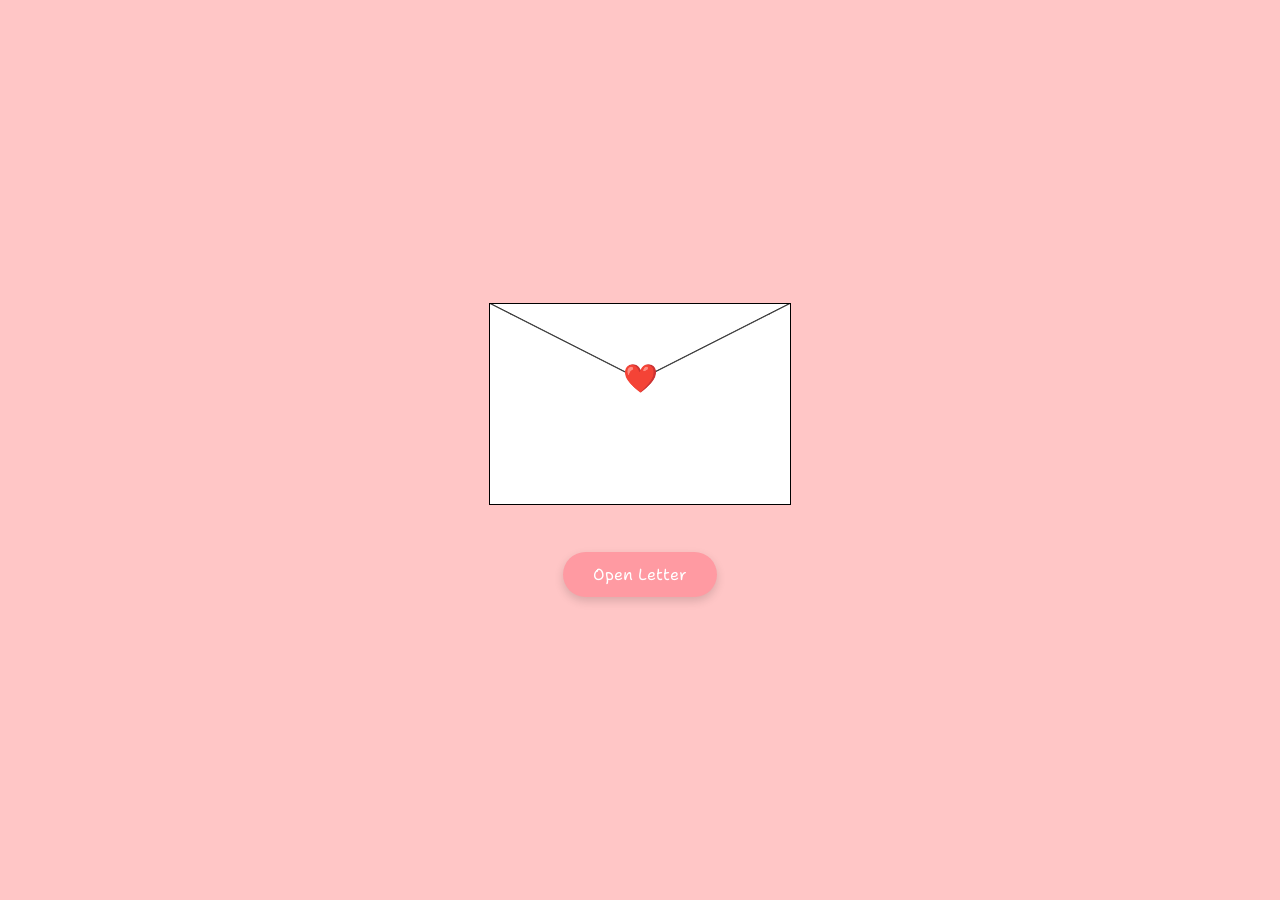
==== index.html @ 761edc3a "xd" ====
<!DOCTYPE html>
<html lang="es">
<head>
    <meta charset="UTF-8">
    <meta name="viewport" content="width=device-width, initial-scale=1.0">
    <title>Feliz Cumpleaños Mirella</title>
    <link rel="stylesheet" href="estilos/cartastyle.css">
</head>
<body>

    <div class="envelope" id="envelope">
        <div class="envelope-lid"></div>
        <div class="envelope-lid envelope-lid-secondary"></div>

        <div class="card-wrapper">
            <div class="card">
                <div class="card-cover">
                    <div class="card-side card-side-primary">
                        <h1 class="card-title">
                            <span class="card-title-secondary">Good</span>
                            <span class="card-title-main">Morning<span class="card-title-apostrophe">🙂🥰</span></span>
                            <span class="card-title-secondary">Abby</span>
                        </h1>
                    </div>
                    <div class="card-side card-side-secondary"></div>
                </div>

                <div class="card-body">
                    <p>For Abby</p>
                    <p>Bonjour Abby, I hope ur doing well I'm sorry for doing this, maybe you won't like it, but I wanted to do it :( , I just wanted to tell u that I'm always thinking about u and I miss you sm, but I know you are busy and you have your own things to do, and I respect that you have your private life and that's good. It's just that sometimes I miss you and I can't help it, I miss talking to you and also playing Roblox, but I don't want to bother you and I'm glad to know you are doing well you know I love you so much and I always have you on my mind, and I like making these things for you, I mean these presents I know it's not a big deal because it isn't very pretty, but little by little I will do better because I have a lot of ideas hehe. Anyway Abby, I don't want to bother you, please take good care of yourself and I wish you a pretty day just like you!
                    </p>
                    <p>Je t'aime trop💓 :)</p>
                    <p>From Jherson</p>
                </div>
            </div>
        </div>

        <div class="heart-seal" id="heartSeal">❤️</div>
    </div>

    <button class="open-btn" id="openBtn">Open Letter</button>

    <script>
        const envelope  = document.getElementById('envelope');
        const heartSeal = document.getElementById('heartSeal');
        const openBtn   = document.getElementById('openBtn');
        let   timeout;

        function toggle() {
            const isOpen = envelope.classList.toggle('open');

            // Actualizar texto del botón
            openBtn.textContent = isOpen ? 'Close Letter' : 'Open Letter';

            // Controlar el sello corazón
            clearTimeout(timeout);
            if (isOpen) {
                heartSeal.style.opacity = '0';
            } else {
                timeout = setTimeout(() => {
                    heartSeal.style.opacity = '1';
                }, 1500);
            }
        }

        // Tanto el botón como el sobre abren la carta
        openBtn.addEventListener('click', toggle);
        envelope.addEventListener('click', toggle);
        
    </script>

</body>
</html>
---- estilos/cartastyle.css ----
@import url('https://fonts.googleapis.com/css2?family=Annie+Use+Your+Telescope&family=Petemoss&family=Roboto:ital,wght@0,100..900;1,100..900&family=Shantell+Sans:ital,wght@0,300..800;1,300..800&display=swap');

*, *::before, *::after {
    box-sizing: border-box;
    margin: 0;
    padding: 0;
}

body {
    font-family: "Roboto", serif;
    background-color: #FFC6C6;
    min-height: 100dvh;
    display: flex;
    flex-direction: column;
    align-items: center;
    justify-content: center;
    gap: clamp(24px, 5vw, 48px);
    padding: 24px;
}

/* ── Botón ──────────────────────────────────────────────────────────── */
.open-btn {
    padding: clamp(10px, 2.5vw, 12px) clamp(22px, 6vw, 30px);
    font-size: clamp(14px, 3.5vw, 16px);
    font-family: "Shantell Sans", cursive;
    background-color: #FF9AA2;
    color: white;
    border: none;
    border-radius: 30px;
    box-shadow: 0 4px 10px rgba(0,0,0,.15);
    cursor: pointer;
    transition: background-color 0.3s ease, transform 0.2s ease;
    position: relative;
    z-index: 1;
}
.open-btn:hover  { background-color: #FF6F91; }
.open-btn:active { transform: scale(0.97); }

/* ── Sobre ──────────────────────────────────────────────────────────── */
.envelope {
    width: clamp(240px, 72vw, 300px);
    height: clamp(160px, 48vw, 200px);
    background-color: #fff;
    display: grid;
    place-content: center;
    cursor: pointer;
    position: relative;
    box-shadow: 0 0 0 1px #000;
}

.envelope::after {
    content: '';
    position: absolute;
    inset: 0;
    border-top:    clamp(60px,  18vw, 75px)  solid transparent;
    border-right:  clamp(120px, 36vw, 150px) solid white;
    border-bottom: clamp(100px, 30vw, 125px) solid white;
    border-left:   clamp(120px, 36vw, 150px) solid white;
}

/* ── Card wrapper ───────────────────────────────────────────────────── */
.card-wrapper {
    perspective: 1000px;
    transform: rotate(-90deg);
    z-index: 0;
}

.envelope.open .card-wrapper {
    animation: show-card 1000ms 600ms forwards;
}
.envelope:not(.open) .card-wrapper {
    animation: hide-card 1000ms forwards;
}

@keyframes show-card {
    50%  { transform: translateY(-75%) rotate(-90deg); z-index: -1; }
    100% { transform: translateY(0)    rotate(0deg);   z-index: 10; }
}
@keyframes hide-card {
    0%   { z-index: 10; transform: rotate(0deg); }
    50%  { transform: translateY(-75%) rotate(-90deg); z-index: -1; }
    100% { transform: translateY(0)    rotate(-90deg); }
}

/* ── Tarjeta ────────────────────────────────────────────────────────── */
.card {
    width:  clamp(140px, 42vw, 180px);
    height: clamp(220px, 66vw, 280px);
    background-color: #fff;
    border: 1px solid;
    transform-style: preserve-3d;
    will-change: transform;
    transition: transform 250ms;
    box-shadow: inset 5px 0 10px rgba(0,0,0,.1);
}

/* ← AQUÍ ESTÁ EL FIX: translateX mueve la carta a la derecha en móvil */
.envelope.open .card {
    transform: translateX(clamp(30px, 9vw, 50px)) rotateY(-15deg) scale(2);
    transition-delay: 1750ms;
}

/* ── Portada ────────────────────────────────────────────────────────── */
.card-cover {
    position: absolute;
    inset: 0;
    text-align: center;
    outline: 1px solid #000;
    transform-style: preserve-3d;
    transform-origin: left;
    transition: transform 500ms 0ms;
}
.envelope.open .card-cover {
    transform: rotateY(-135deg);
    transition-delay: 2250ms;
}

.card-side {
    position: absolute;
    inset: 0;
    backface-visibility: hidden;
    background-color: #fff;
    display: grid;
    place-items: center;
}
.card-side-secondary {
    background-color: #fff;
    transform: rotateY(180deg);
    box-shadow: inset -5px 0 10px rgba(0,0,0,.1);
}

/* ── Título ─────────────────────────────────────────────────────────── */
.card-title {
    position: relative;
    font-weight: 300;
    text-align: center;
    user-select: none;
}
.card-title span { display: block; }
.card-title-secondary {
    font-size: clamp(9px, 2.5vw, 16px);
    letter-spacing: 3px;
    text-transform: uppercase;
}
.card-title-main {
    font-family: "Petemoss", serif;
    font-size: clamp(36px, 10vw, 64px);
    font-weight: 400;
}
.card-title-apostrophe {
    position: absolute;
    top: 34px;
    right: 8px;
    font-size: 8px;
}

/* ── Interior de la tarjeta ─────────────────────────────────────────── */
.card-body {
    font-family: "Shantell Sans", serif;
    padding: 14px;
}
.card-body p {
    font-size: 7px;
    font-weight: 300;
}
.card-body p + p { margin-top: 10px; }

/* ── Solapa ─────────────────────────────────────────────────────────── */
.envelope-lid {
    position: absolute;
    inset: 0;
    z-index: 1;
}
.envelope-lid::before,
.envelope-lid::after {
    content: '';
    position: absolute;
    top: 0;
    width: 1px;
    height: calc(100% - clamp(20px, 6vw, 31.85px));
    background-color: #000;
}
.envelope-lid::before {
    left: 0;
    transform: rotate(-63.1deg);
    transform-origin: top left;
}
.envelope-lid::after {
    right: 0;
    transform: rotate(63.1deg);
    transform-origin: top right;
}

.envelope-lid-secondary {
    background-color: #fff;
    clip-path: polygon(50% 38%, 0 0, 100% 0);
    transition: transform 500ms 1000ms;
    transform-origin: top;
}
.envelope.open .envelope-lid-secondary {
    transform: rotateX(180deg);
    transition-delay: 100ms;
    animation: open-lid-stacking 500ms forwards;
}
.envelope:not(.open) .envelope-lid-secondary {
    animation: close-lid-stacking 1250ms forwards;
}

@keyframes open-lid-stacking {
    50%  { z-index:  1; }
    100% { z-index: -1; }
}
@keyframes close-lid-stacking {
    0%, 50% { z-index: -2; }
    100%    { z-index:  1; }
}

/* ── Sello corazón ──────────────────────────────────────────────────── */
.heart-seal {
    position: absolute;
    top: 37%;
    left: 50%;
    transform: translate(-50%, -50%);
    z-index: 2;
    opacity: 1;
    transition: opacity 0.3s ease;
    font-size: clamp(20px, 6vw, 28px);
    pointer-events: none;
}
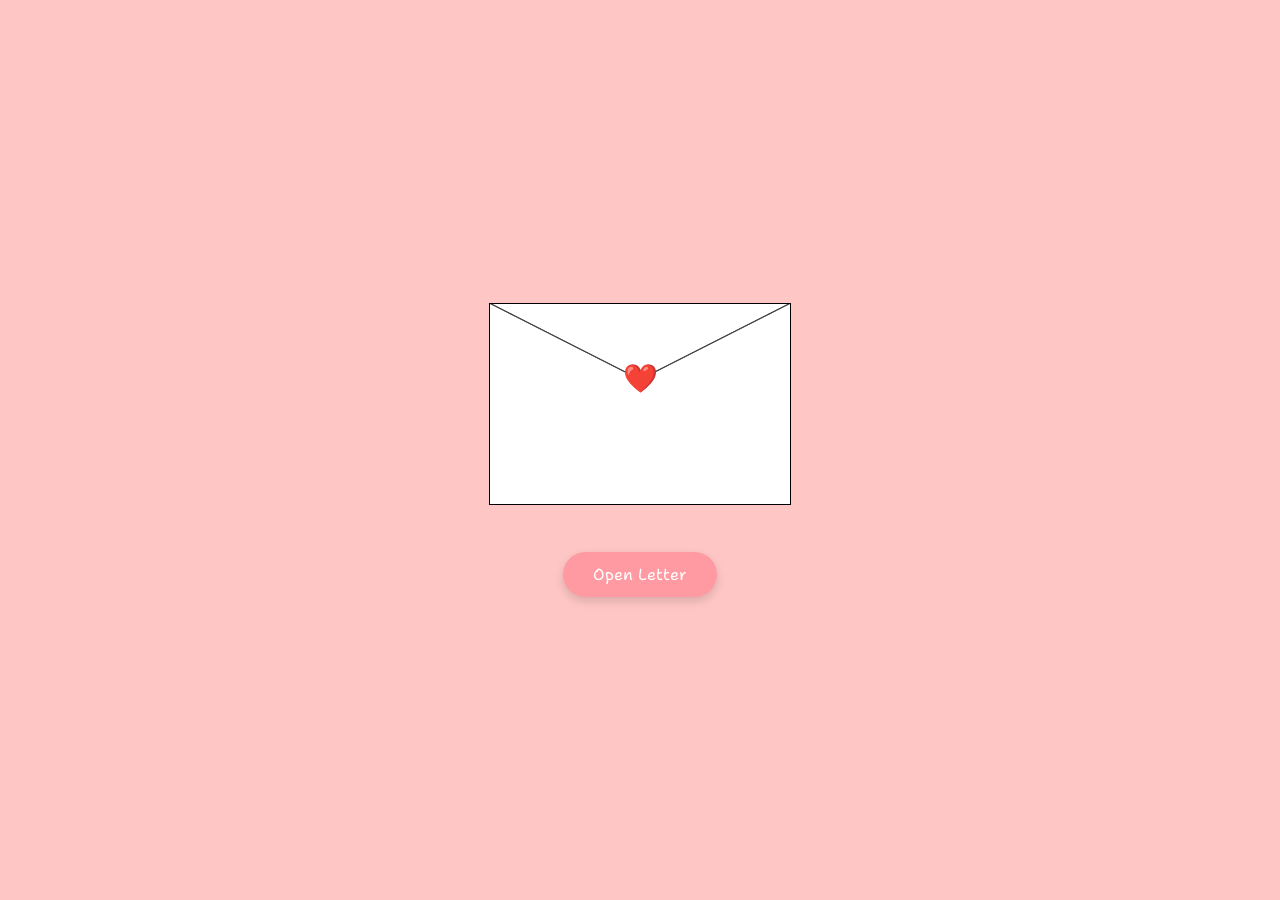
==== commit 614b3116: "xd" ====
--- a/index.html
+++ b/index.html
@@ -3,7 +3,7 @@
 <head>
     <meta charset="UTF-8">
     <meta name="viewport" content="width=device-width, initial-scale=1.0">
-    <title>Feliz Cumpleaños Mirella</title>
+    <title>Abbygail..</title>
     <link rel="stylesheet" href="estilos/cartastyle.css">
 </head>
 <body>
@@ -17,8 +17,8 @@
                 <div class="card-cover">
                     <div class="card-side card-side-primary">
                         <h1 class="card-title">
-                            <span class="card-title-secondary">Good</span>
-                            <span class="card-title-main">Morning<span class="card-title-apostrophe">🙂🥰</span></span>
+                            <span class="card-title-secondary">For</span>
+                            <span class="card-title-main">My baby<span class="card-title-apostrophe"></span></span>
                             <span class="card-title-secondary">Abby</span>
                         </h1>
                     </div>
@@ -26,8 +26,7 @@
                 </div>
 
                 <div class="card-body">
-                    <p>For Abby</p>
-                    <p>Bonjour Abby, I hope ur doing well I'm sorry for doing this, maybe you won't like it, but I wanted to do it :( , I just wanted to tell u that I'm always thinking about u and I miss you sm, but I know you are busy and you have your own things to do, and I respect that you have your private life and that's good. It's just that sometimes I miss you and I can't help it, I miss talking to you and also playing Roblox, but I don't want to bother you and I'm glad to know you are doing well you know I love you so much and I always have you on my mind, and I like making these things for you, I mean these presents I know it's not a big deal because it isn't very pretty, but little by little I will do better because I have a lot of ideas hehe. Anyway Abby, I don't want to bother you, please take good care of yourself and I wish you a pretty day just like you!
+                    <p>Bonjour Abby, I hope ur doing well I'm sorry for doing this, maybe u won't like it, but I wanted to do it :( , I just wanted to tell u that I'm always thinking about u and I miss u sm, but I know u r busy and u have your own things to do, and I respect that you have your private life and that's good. It's just that sometimes I miss u and I can't help it, I miss talking to u and also playing Roblox, but I don't want to bother you and I'm glad to know u r doing well you know I love you so much and I always have you on my mind, and I like making these things for you, I mean these presents I know it's not a big deal cuz it isn't very pretty, but little by little I'll do better because I have a lot of ideas hehe, anyway Abby, I don't want to bother you, please take good care of yourself and I wish you a pretty day just like you!
                     </p>
                     <p>Je t'aime trop💓 :)</p>
                     <p>From Jherson</p>
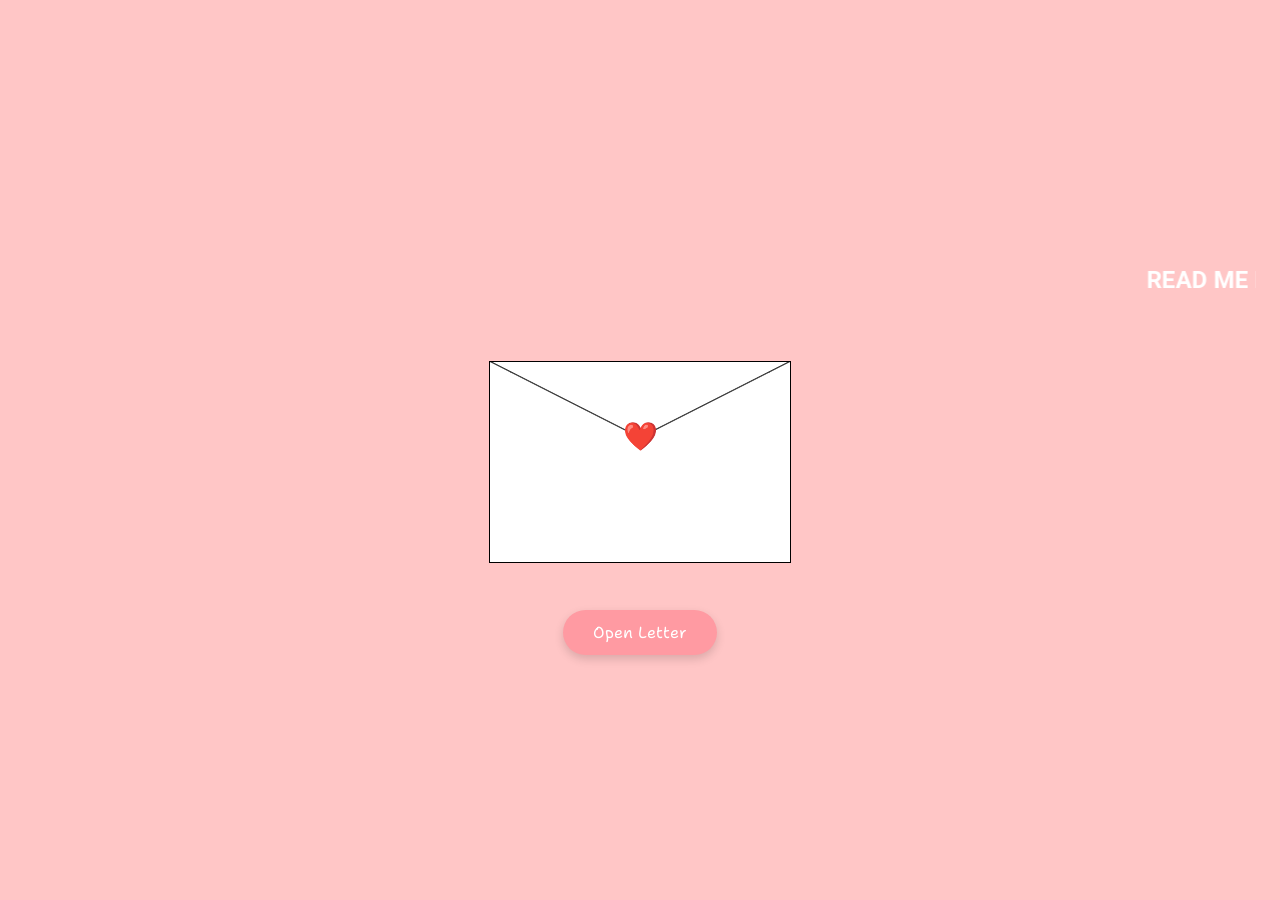
==== commit 8afc5ba8: "xd" ====
--- a/index.html
+++ b/index.html
@@ -5,9 +5,19 @@
     <meta name="viewport" content="width=device-width, initial-scale=1.0">
     <title>Abbygail..</title>
     <link rel="stylesheet" href="estilos/cartastyle.css">
+    <style>
+        /* Estilos básicos para el marquee para que se vea como un título */
+        .marquee-title {
+            font-size: 24px;
+            font-weight: bold;
+            color: #ffffff; /* Puedes cambiar este color para que combine con tu CSS */
+            margin-top: 20px;
+            margin-bottom: 20px;
+        }
+    </style>
 </head>
 <body>
-
+    <marquee class="marquee-title">READ ME PLEASE</marquee>
     <div class="envelope" id="envelope">
         <div class="envelope-lid"></div>
         <div class="envelope-lid envelope-lid-secondary"></div>
@@ -18,7 +28,7 @@
                     <div class="card-side card-side-primary">
                         <h1 class="card-title">
                             <span class="card-title-secondary">For</span>
-                            <span class="card-title-main">My baby<span class="card-title-apostrophe"></span></span>
+                            <span class="card-title-main">My Mommy<span class="card-title-apostrophe"></span></span>
                             <span class="card-title-secondary">Abby</span>
                         </h1>
                     </div>
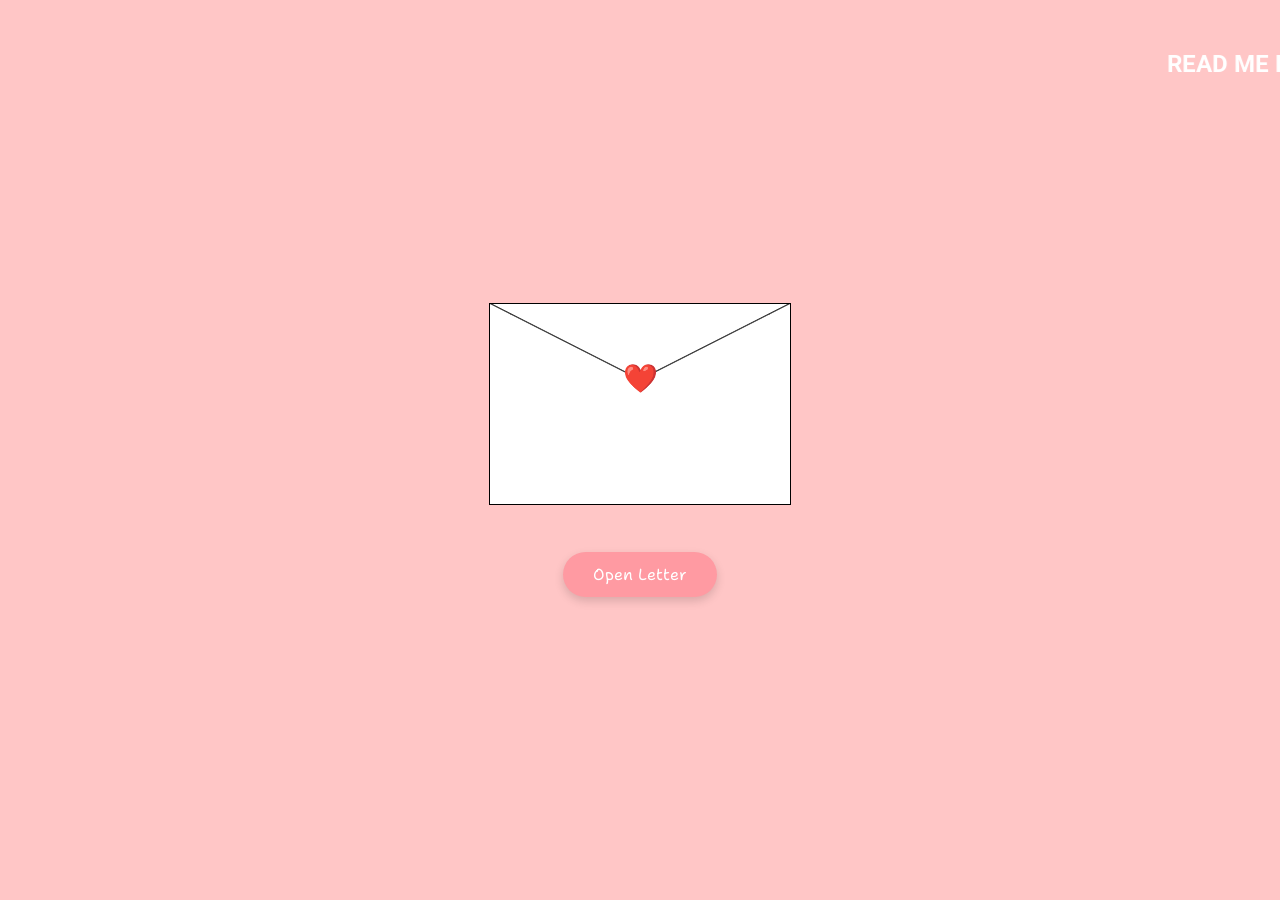
==== commit 2859276e: "xd" ====
--- a/index.html
+++ b/index.html
@@ -8,6 +8,8 @@
     <style>
         /* Estilos básicos para el marquee para que se vea como un título */
         .marquee-title {
+            top: 30px;
+            position: fixed;
             font-size: 24px;
             font-weight: bold;
             color: #ffffff; /* Puedes cambiar este color para que combine con tu CSS */
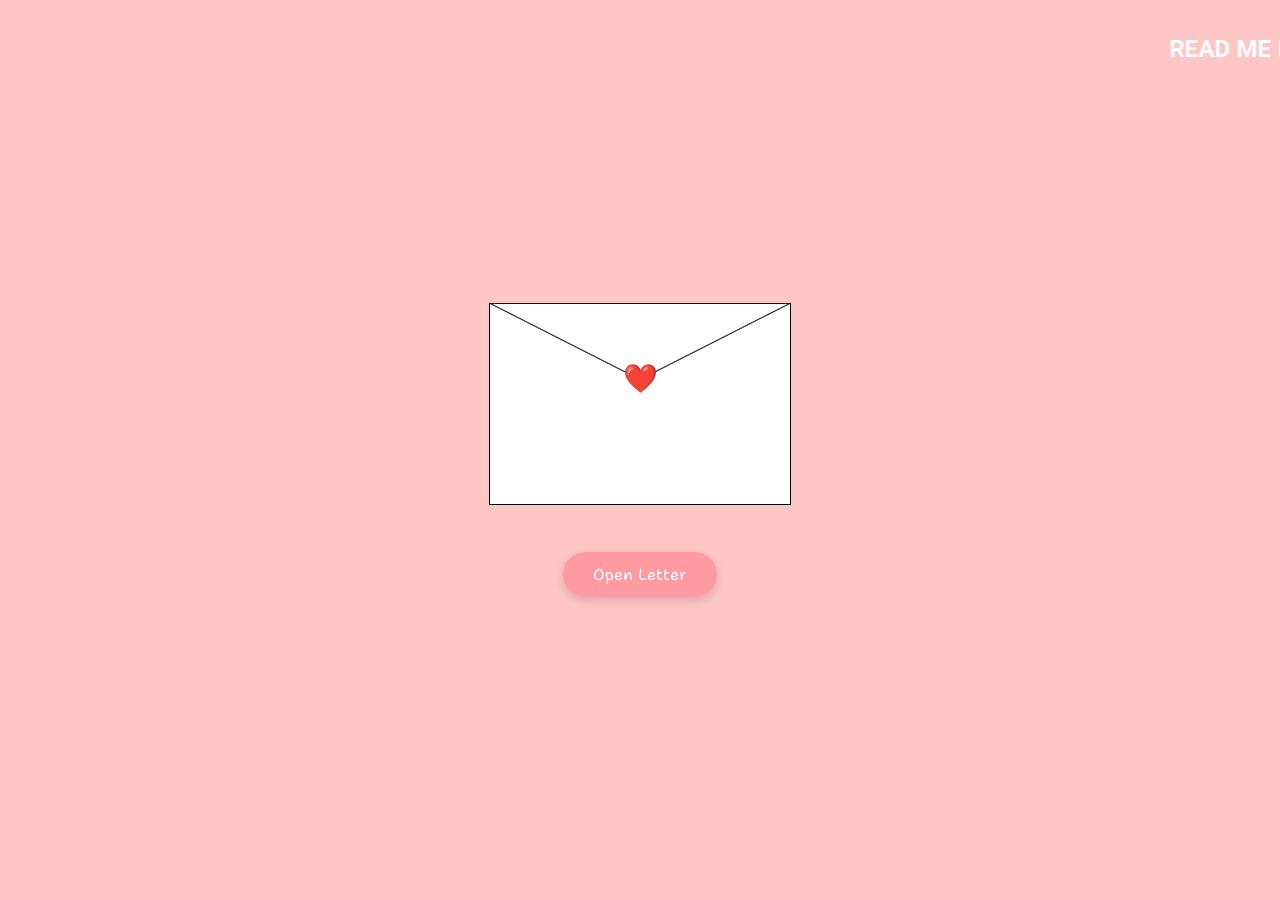
==== commit 673ae56f: "xd" ====
--- a/index.html
+++ b/index.html
@@ -8,7 +8,7 @@
     <style>
         /* Estilos básicos para el marquee para que se vea como un título */
         .marquee-title {
-            top: 30px;
+            top: 15px;
             position: fixed;
             font-size: 24px;
             font-weight: bold;
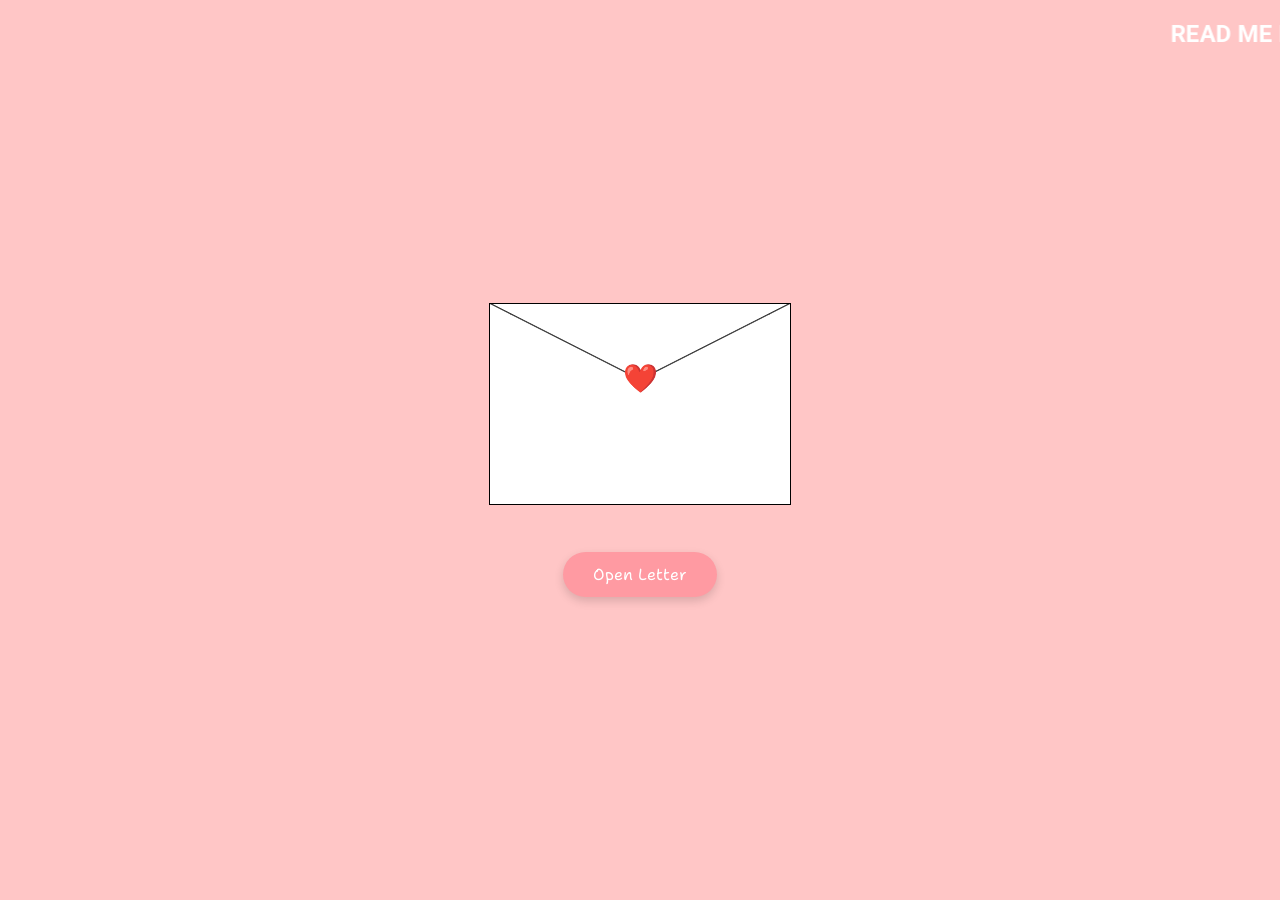
==== commit b5efce4b: "xd" ====
--- a/index.html
+++ b/index.html
@@ -8,7 +8,7 @@
     <style>
         /* Estilos básicos para el marquee para que se vea como un título */
         .marquee-title {
-            top: 15px;
+            top: 0;
             position: fixed;
             font-size: 24px;
             font-weight: bold;
